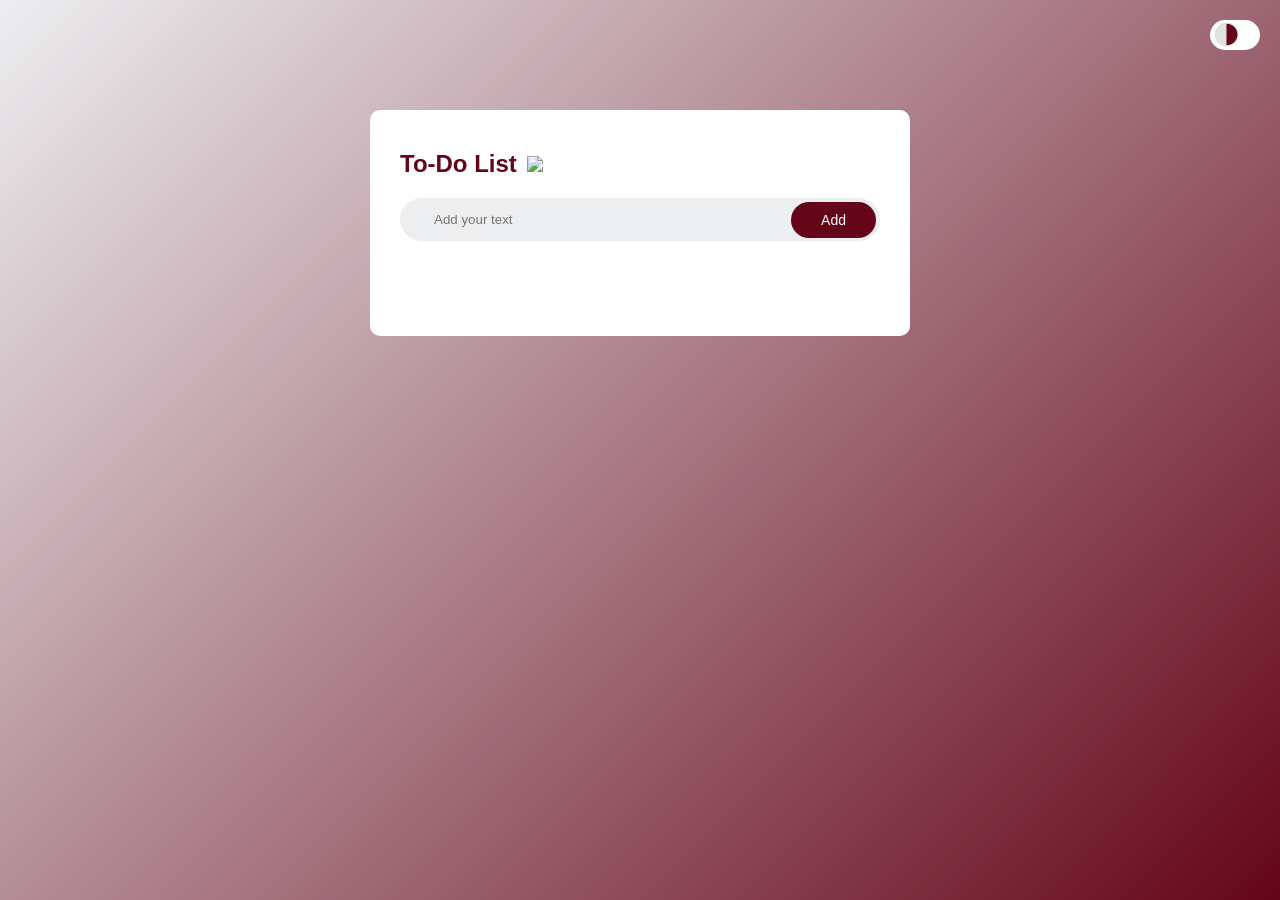
==== to-do-list/index.html @ 5c372d6b "added dark mode theme" ====
<!DOCTYPE html>
<html lang="en">

<head>
    <meta charset="UTF-8">
    <meta name="viewport" content="width=device-width, initial-scale=1.0">
    <link rel="stylesheet" href="style.css">
    <title>To-Do List App</title>
</head>

<body>
    <div class="container">
        <div class="mode">
            <label class="switch">
                <input type="checkbox" id="themeToggle">
                <span class="slider round"></span>
            </label>
        </div>
        <div class="todo-app">
            <h2>To-Do List <img src="images/icon.png"></h2>
            <div class="row">
                <input type="text" id="input-box" placeholder="Add your text">
                <button id="addBtn" onclick="addTask()">Add</button>
            </div>
            <ul id="list-container">
            </ul>
        </div>
    </div>

    <script src="script.js"></script>
</body>

</html>
---- to-do-list/style.css ----
* {
    margin: 0;
    padding: 0;
    font-family: 'Poppins', sans-serif;
    box-sizing: border-box;
}

.container {
    width: 100%;
    min-height: 100vh;
    background: linear-gradient(135deg, #edeef0, #640519);
    padding: 10px;
}

.todo-app {
    width: 100%;
    max-width: 540px;
    background: #fff;
    margin: 100px auto 20px;
    padding: 40px 30px 70px;
    border-radius: 10px;
}

.todo-app h2 {
    color: #640519;
    display: flex;
    align-items: center;
    margin-bottom: 20px;
}

.container.dark-mode {
    width: 100%;
    min-height: 100vh;
    background: #020403;
    padding: 10px;
}


.container.dark-mode .todo-app {
    width: 100%;
    max-width: 540px;
    background: linear-gradient(135deg, #76454f, #020403);
    margin: 100px auto 20px;
    padding: 40px 30px 70px;
    border-radius: 10px;
}

.container.dark-mode .todo-app h2 {
    color: #edeef0;
    display: flex;
    align-items: center;
    margin-bottom: 20px;
}


.todo-app h2 img {
    width: 30px;
    margin-left: 10px;
}

.row {
    display: flex;
    align-items: center;
    justify-content: space-between;
    background: #edeef0;
    border-radius: 30px;
    padding-left: 20px;
    margin-bottom: 25px;
}

input {
    flex: 1;
    border: none;
    outline: none;
    background: transparent;
    padding: 14px;
    font-weight: 14px;

}

button {
    border: none;
    outline: none;
    padding: 10px 30px;
    background: #640519;
    color: #fff;
    font-size: 14px;
    cursor: pointer;
    border-radius: 30px;
    margin-right: 4px;
}

ul li {
    list-style: none;
    font-size: 17px;
    color: #640519;
    padding: 12px 8px 10px 40px;
    user-select: none;
    cursor: pointer;
    position: relative;
}

.container.dark-mode ul li {
    list-style: none;
    font-size: 17px;
    color: #edeef0;
    padding: 12px 8px 12px 40px;
    user-select: none;
    cursor: pointer;
    position: relative;
}

ul li::before {
    content: '';
    position: absolute;
    height: 20px;
    width: 20px;
    border-radius: 50%;
    background-image: url(images/unchecked.png);
    background-size: cover;
    background-position: center;
    top: 12px;
    left: 8px;
}

ul li.checked {
    color: #555;
    text-decoration: line-through;
}

ul li.checked::before {
    background-image: url(images/checked1.png);
}

ul li span {
    position: absolute;
    right: 0;
    top: 5px;
    width: 40px;
    height: 40px;
    font-size: 22px;
    color: #555;
    line-height: 40px;
    text-align: center;
    border-radius: 50%;
}

ul li span:hover {
    background: #edeef0;
}

.mode {
    position: fixed;
    display: flex;
    right: 20px;
    top: 20px;
}

.switch {
    position: relative;
    display: inline-block;
    width: 50px;
    height: 30px;
    right: 0;
}

.switch input {
    display: none;
}

.slider {
    position: absolute;
    inset: 0;
    background: #fff;
    cursor: pointer;
    border-radius: 34px;
    transition: .3s;
}

.slider::before {
    content: "";
    position: absolute;
    width: 25px;
    height: 25px;
    left: 4px;
    bottom: 3px;
    background: #fff;
    background-image: url("images/mode-toggle.png");
    background-repeat: no-repeat;
    background-position: center;
    background-size: 25px;
    border-radius: 50%;
    transition: .3s;
}

input:checked+.slider {
    background: #640519;
}

input:checked+.slider::before {
    transform: translateX(17px);
}
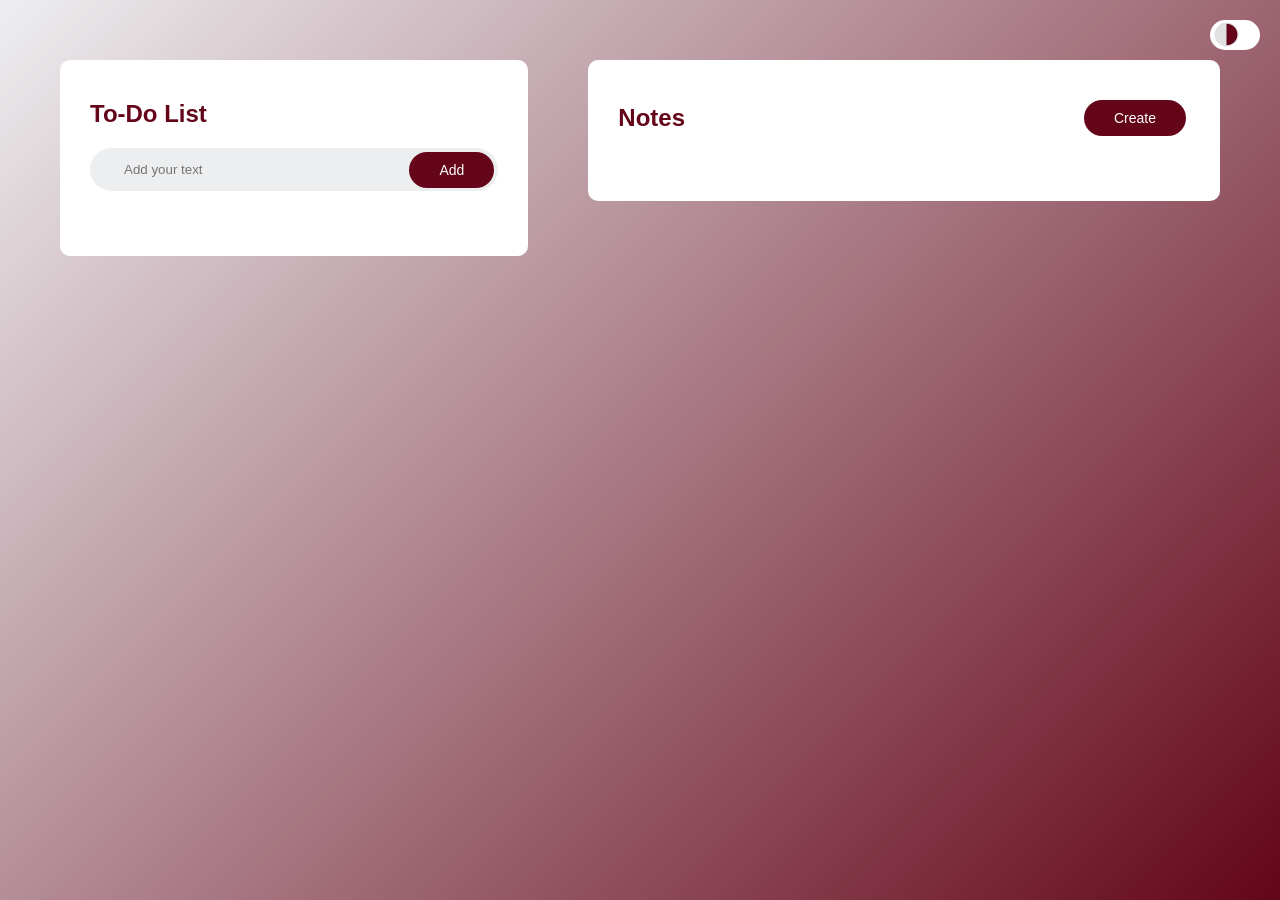
==== commit 1d12a558: "added notes-app" ====
--- a/to-do-list/index.html
+++ b/to-do-list/index.html
@@ -16,14 +16,29 @@
                 <span class="slider round"></span>
             </label>
         </div>
-        <div class="todo-app">
-            <h2>To-Do List <img src="images/icon.png"></h2>
-            <div class="row">
-                <input type="text" id="input-box" placeholder="Add your text">
-                <button id="addBtn" onclick="addTask()">Add</button>
+        <div class="col">
+            <div class="todo-app">
+                <h2>To-Do List</h2>
+                <div class="row-todo">
+                    <input type="text" id="input-list" placeholder="Add your text">
+                    <!-- <input type="datetime-local" id="due-date">/ -->
+                    <button id="addBtn" onclick="addTask()">Add</button>
+                </div>
+                <ul id="list-container">
+                </ul>
             </div>
-            <ul id="list-container">
-            </ul>
+            <div class="notes-app">
+                <div class="row-notes">
+                    <h2>Notes</h2>
+                    <button class="createBtn">Create</button>
+                </div>
+                <div class="notes-container">
+                    <!-- <div class="note">
+                        <p contenteditable></p>
+                        <span>×</span>
+                    </div> -->
+                </div>
+            </div>
         </div>
     </div>
 
--- a/to-do-list/style.css
+++ b/to-do-list/style.css
@@ -10,143 +10,6 @@
     min-height: 100vh;
     background: linear-gradient(135deg, #edeef0, #640519);
     padding: 10px;
-}
-
-.todo-app {
-    width: 100%;
-    max-width: 540px;
-    background: #fff;
-    margin: 100px auto 20px;
-    padding: 40px 30px 70px;
-    border-radius: 10px;
-}
-
-.todo-app h2 {
-    color: #640519;
-    display: flex;
-    align-items: center;
-    margin-bottom: 20px;
-}
-
-.container.dark-mode {
-    width: 100%;
-    min-height: 100vh;
-    background: #020403;
-    padding: 10px;
-}
-
-
-.container.dark-mode .todo-app {
-    width: 100%;
-    max-width: 540px;
-    background: linear-gradient(135deg, #76454f, #020403);
-    margin: 100px auto 20px;
-    padding: 40px 30px 70px;
-    border-radius: 10px;
-}
-
-.container.dark-mode .todo-app h2 {
-    color: #edeef0;
-    display: flex;
-    align-items: center;
-    margin-bottom: 20px;
-}
-
-
-.todo-app h2 img {
-    width: 30px;
-    margin-left: 10px;
-}
-
-.row {
-    display: flex;
-    align-items: center;
-    justify-content: space-between;
-    background: #edeef0;
-    border-radius: 30px;
-    padding-left: 20px;
-    margin-bottom: 25px;
-}
-
-input {
-    flex: 1;
-    border: none;
-    outline: none;
-    background: transparent;
-    padding: 14px;
-    font-weight: 14px;
-
-}
-
-button {
-    border: none;
-    outline: none;
-    padding: 10px 30px;
-    background: #640519;
-    color: #fff;
-    font-size: 14px;
-    cursor: pointer;
-    border-radius: 30px;
-    margin-right: 4px;
-}
-
-ul li {
-    list-style: none;
-    font-size: 17px;
-    color: #640519;
-    padding: 12px 8px 10px 40px;
-    user-select: none;
-    cursor: pointer;
-    position: relative;
-}
-
-.container.dark-mode ul li {
-    list-style: none;
-    font-size: 17px;
-    color: #edeef0;
-    padding: 12px 8px 12px 40px;
-    user-select: none;
-    cursor: pointer;
-    position: relative;
-}
-
-ul li::before {
-    content: '';
-    position: absolute;
-    height: 20px;
-    width: 20px;
-    border-radius: 50%;
-    background-image: url(images/unchecked.png);
-    background-size: cover;
-    background-position: center;
-    top: 12px;
-    left: 8px;
-}
-
-ul li.checked {
-    color: #555;
-    text-decoration: line-through;
-}
-
-ul li.checked::before {
-    background-image: url(images/checked1.png);
-}
-
-ul li span {
-    position: absolute;
-    right: 0;
-    top: 5px;
-    width: 40px;
-    height: 40px;
-    font-size: 22px;
-    color: #555;
-    line-height: 40px;
-    text-align: center;
-    border-radius: 50%;
-}
-
-ul li span:hover {
-    background: #edeef0;
 }
 
 .mode {
@@ -199,4 +62,225 @@
 
 input:checked+.slider::before {
     transform: translateX(17px);
+}
+
+.col {
+    display: flex;
+    gap: 60px;
+    justify-content: center;
+    align-items: flex-start;
+    padding: 50px;
+}
+
+@media (max-width:800px) {
+
+    .col {
+        flex-direction: column;
+        align-items: center;
+    }
+
+    .todo-app,
+    .notes-app {
+        width: 100%;
+        max-width: 700px;
+    }
+
+}
+
+.todo-app {
+    flex: 1;
+    min-width: 350px;
+    max-width: 500px;
+    background: #fff;
+    padding: 40px 30px;
+    border-radius: 10px;
+}
+
+.todo-app h2 {
+    color: #640519;
+    display: flex;
+    align-items: center;
+    margin-bottom: 20px;
+}
+
+.notes-app {
+    flex: 1.4;
+    min-width: 350px;
+    max-width: 700px;
+    background: #fff;
+    padding: 40px 30px;
+    border-radius: 10px;
+}
+
+.notes-app h2 {
+    color: #640519;
+    display: flex;
+    align-items: center;
+    margin-right: 20px;
+}
+
+.row-notes {
+    display: flex;
+    justify-content: space-between;
+    align-items: center;
+
+    margin-bottom: 25px;
+}
+
+.container.dark-mode {
+    /* background: #121212; */
+    background: linear-gradient(135deg, #341b21, #121212);
+}
+
+.container.dark-mode .todo-app,
+.container.dark-mode .notes-app {
+    background: #555;
+}
+
+.container.dark-mode .todo-app h2,
+.container.dark-mode .notes-app h2 {
+    color: #fff;
+}
+
+.row-todo {
+    display: flex;
+    align-items: center;
+    justify-content: space-between;
+    background: #edeef0;
+    border-radius: 30px;
+    padding-left: 20px;
+    margin-bottom: 25px;
+}
+
+input {
+    flex: 1;
+    border: none;
+    outline: none;
+    background: transparent;
+    padding: 14px;
+    font-weight: 14px;
+
+}
+
+.row-todo button {
+    border: none;
+    outline: none;
+    padding: 10px 30px;
+    background: #640519;
+    color: #fff;
+    font-size: 14px;
+    cursor: pointer;
+    border-radius: 30px;
+    margin-right: 4px;
+}
+
+.row-notes button {
+    border: none;
+    outline: none;
+    padding: 10px 30px;
+    background: #640519;
+    color: #fff;
+    font-size: 14px;
+    cursor: pointer;
+    border-radius: 30px;
+    margin-right: 4px;
+}
+
+ul li {
+    list-style: none;
+    font-size: 14px;
+    color: #640519;
+    padding: 12px 8px 10px 40px;
+    user-select: none;
+    cursor: pointer;
+    position: relative;
+}
+
+.container.dark-mode ul li {
+    color: #fff;
+}
+
+ul li::before {
+    content: '';
+    position: absolute;
+    height: 20px;
+    width: 20px;
+    border-radius: 50%;
+    background-image: url(images/unchecked.png);
+    background-size: cover;
+    background-position: center;
+    top: 12px;
+    left: 8px;
+}
+
+ul li.checked {
+    color: #555;
+    text-decoration: line-through;
+}
+
+ul li.checked::before {
+    background-image: url(images/checked1.png);
+}
+
+ul li span {
+    position: absolute;
+    right: 0;
+    top: 5px;
+    width: 40px;
+    height: 40px;
+    font-size: 22px;
+    color: #555;
+    line-height: 40px;
+    text-align: center;
+    border-radius: 50%;
+}
+
+ul li span:hover {
+    background: #edeef0;
+}
+
+.note {
+    position: relative;
+    background: #edeef0;
+    min-height: 70px;
+    color: #555;
+    padding: 15px;
+    margin: 20px 0;
+    outline: none;
+    border-radius: 5px;
+}
+
+.input-box {
+    width: 100%;
+    min-height: 40px;
+
+    border: none;
+    outline: none;
+    background: transparent;
+
+    white-space: pre-wrap;
+    word-break: break-word;
+}
+
+.container.dark-mode .note {
+    background: #524545;
+    color: #edeef0;
+}
+
+.delete-note {
+    position: absolute;
+    top: 15px;
+    right: 15px;
+    width: 40px;
+    height: 40px;
+    line-height: 40px;
+    cursor: pointer;
+    font-size: 24px;
+    color: #555;
+    border-radius: 50%;
+    text-align: center;
+}
+
+.delete-note:hover {
+    background: #fff;
 }
